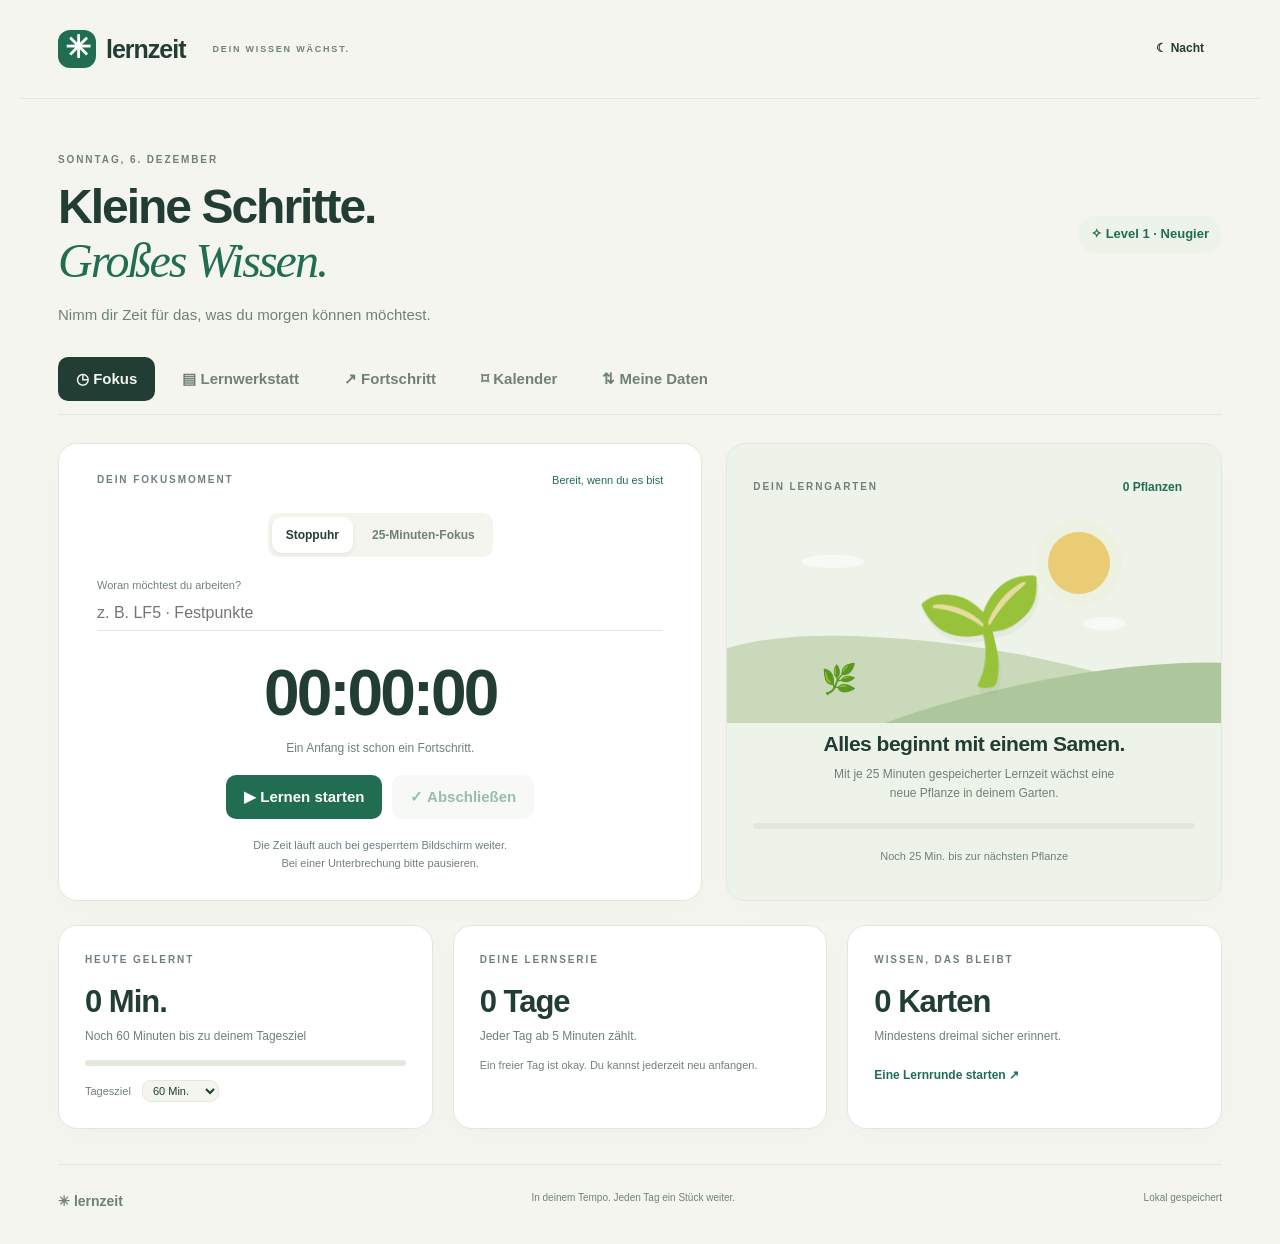
==== index.html @ d366fbba "Add files via upload" ====
<!doctype html>
<html lang="de"><head><meta charset="utf-8"><meta name="viewport" content="width=device-width,initial-scale=1,viewport-fit=cover"><meta name="theme-color" content="#176b50"><meta name="apple-mobile-web-app-capable" content="yes"><meta name="description" content="Dein ruhiger Ort für Fokus, Lernkarten und sichtbaren Fortschritt."><title>Lernzeit · Jeden Tag ein Stück weiter</title><link rel="manifest" href="manifest.webmanifest"><link rel="icon" href="icon.svg"><link rel="apple-touch-icon" href="icon.png"><link rel="stylesheet" href="style.css"><script defer src="workshop-core.js"></script><script defer src="core.js"></script><script defer src="importer.js"></script><script defer src="app.js"></script><script defer src="calendar.js"></script><script defer src="workshop.js"></script></head>
<body><header><a class="brand" href="#fokus"><span class="logo">✳</span> lernzeit<span class="brand-note">DEIN WISSEN WÄCHST.</span></a><button id="theme" class="quiet" aria-label="Dunkelmodus aktivieren">☾ Nacht</button></header>
<main><div class="intro"><div><p class="eyebrow" id="date"></p><h1>Kleine Schritte.<br><em>Großes Wissen.</em></h1><p>Nimm dir Zeit für das, was du morgen können möchtest.</p></div><div class="level-pill">✧ <span id="level">Level 1 · Neugier</span></div></div>
<nav aria-label="Hauptnavigation"><button data-page="fokus" class="selected">◷ Fokus</button><button data-page="lernen">▤ Lernwerkstatt</button><button data-page="fortschritt">↗ Fortschritt</button><button data-page="kalender">⌑ Kalender</button><button data-page="daten">⇅ Meine Daten</button></nav>
<a id="next-exam" class="card next-exam" href="#kalender" hidden></a><section id="fokus" class="page"><div class="focus-grid"><article class="card timer-card"><div class="card-heading"><span class="eyebrow">DEIN FOKUSMOMENT</span><span id="timer-status" class="status">Bereit, wenn du es bist</span></div><div class="segmented"><button id="mode-stopwatch" class="selected">Stoppuhr</button><button id="mode-countdown">25-Minuten-Fokus</button></div><label class="subject-label" for="subject">Woran möchtest du arbeiten?</label><input id="subject" maxlength="100" placeholder="z. B. LF5 · Festpunkte" aria-label="Lernthema"><div class="clock-wrap"><div class="clock" id="clock">00:00:00</div><p id="clock-hint">Ein Anfang ist schon ein Fortschritt.</p></div><div class="timer-actions"><button id="start" class="primary">▶ Lernen starten</button><button id="finish" class="secondary" disabled>✓ Abschließen</button></div><p class="small">Die Zeit läuft auch bei gesperrtem Bildschirm weiter.<br>Bei einer Unterbrechung bitte pausieren.</p></article>
<article class="card garden-card"><div class="card-heading"><span class="eyebrow">DEIN LERNGARTEN</span><span id="garden-count" class="badge">0 Pflanzen</span></div><div class="garden" aria-hidden="true"><div class="sun"></div><div class="cloud cloud-one"></div><div class="cloud cloud-two"></div><div class="hill back"></div><div class="hill front"></div><div class="plant" id="plant">🌱</div><span class="little-plant">🌿</span><div class="garden-line"></div></div><h2 id="garden-title">Alles beginnt mit einem Samen.</h2><p id="garden-text">Mit je 25 Minuten gespeicherter Lernzeit wächst eine neue Pflanze in deinem Garten.</p><div class="progress-track"><div id="plant-progress"></div></div><span class="small" id="next-plant"></span></article></div>
<div class="stats-row"><article class="card"><span class="eyebrow">HEUTE GELERNT</span><strong id="today-time">0 Min.</strong><span id="goal-caption">Dein Tagesziel: 60 Minuten</span><div class="progress-track"><div id="goal-progress"></div></div><label class="small">Tagesziel <select id="goal"><option value="15">15 Min.</option><option value="30">30 Min.</option><option value="60" selected>60 Min.</option><option value="90">90 Min.</option><option value="120">120 Min.</option></select></label></article><article class="card"><span class="eyebrow">DEINE LERNSERIE</span><strong id="streak">0 Tage</strong><span>Jeder Tag ab 5 Minuten zählt.</span><p class="small">Ein freier Tag ist okay. Du kannst jederzeit neu anfangen.</p></article><article class="card"><span class="eyebrow">WISSEN, DAS BLEIBT</span><strong id="mastered">0 Karten</strong><span>Mindestens dreimal sicher erinnert.</span><a href="#lernen" class="text-link">Eine Lernrunde starten ↗</a></article></div></section>
<section id="lernen" class="page" hidden><div class="section-heading"><div><p class="eyebrow">DEINE LERNWERKSTATT</p><h2>Verstehen. Erinnern. Weiterkommen.</h2></div><button class="primary" id="new-deck">+ Lernset erstellen</button></div><div class="card tip">Mit einem Beispiel loslegen oder eigene Lernzettel unter <a href="#daten">Meine Daten</a> importieren. Text wird als Lernzettel gespeichert; Fragen und Antworten kannst du selbst ergänzen.</div><div class="library-upload card"><div><h3>Deine Lernwerkstatt mitbringen</h3><p>LF5-ZIP, content.js, JSON oder Text auswählen. LF5-Werkstätten behalten Lernmodule, Karten, Rechentraining, Probetest und Lernplan.</p></div><label class="file-button primary">↑ Lernmaterial hochladen<input type="file" id="library-import" accept=".zip,.js,.json,.txt,.md"></label></div><div id="workshop-library"></div><section id="workshop-view" hidden></section><h3>Eigene Lernsets & frühere Importe</h3><div id="decks" class="deck-grid"></div><article id="study" class="card" hidden><div class="card-heading"><h2 id="study-title"></h2><button id="close-study" class="quiet">Schließen ✕</button></div><div class="segmented"><button id="cards-mode" class="selected">Karteikarten</button><button id="quiz-mode">Selbsttest</button><button id="notes-mode">Lernzettel</button></div><div id="study-content"></div></article><dialog id="editor"><form id="deck-form"><div class="card-heading"><h2>Lernset erstellen</h2><button type="button" id="cancel-editor" class="quiet">✕</button></div><label>Name<input id="deck-title" required maxlength="120" placeholder="z. B. Meine LF5-Wiederholung"></label><label>Lernzettel<textarea id="deck-notes" rows="5" placeholder="Hier kannst du deinen Lernzettel einfügen."></textarea></label><label>Karteikarten <span class="small">Je Zeile: Frage | Antwort</span><textarea id="deck-cards" rows="6" placeholder="Wie lerne ich aktiv? | Aus dem Gedächtnis antworten, dann prüfen."></textarea></label><p id="editor-error" role="alert"></p><button class="primary" type="submit">Lernset speichern</button></form></dialog></section>
<section id="fortschritt" class="page" hidden><div class="section-heading"><div><p class="eyebrow">JEDER SCHRITT ZÄHLT</p><h2>Das hast du schon geschafft.</h2></div><span class="badge" id="total-time"></span></div><div class="card"><h3>Deine letzten sieben Tage</h3><div id="week" class="week"></div></div><div class="stats-row" id="achievements"></div><article class="card history"><h3>Deine Lernmomente</h3><div id="history"></div></article></section>
<section id="kalender" class="page" hidden><div class="section-heading"><div><p class="eyebrow">GUT VORBEREITET</p><h2>Deine Klausuren im Blick.</h2></div><button id="new-exam" class="primary">+ Klausur eintragen</button></div><div class="card"><div class="calendar-toolbar"><button id="month-prev" class="quiet" aria-label="Vorheriger Monat">←</button><h3 id="calendar-month"></h3><button id="month-next" class="quiet" aria-label="Nächster Monat">→</button><button id="month-today" class="secondary">Heute</button></div><div id="calendar-grid" class="calendar-grid"></div><p class="small">Tippe auf einen Tag, um einen Termin einzutragen. Erinnerungen werden innerhalb der App angezeigt, nicht als Push-Mitteilung.</p></div><div class="section-heading"><h3>Alle Klausuren</h3><button id="undo-exam" class="secondary" hidden>Löschen rückgängig</button></div><div id="exam-list" class="card"></div><dialog id="exam-dialog"><form id="exam-form"><h2>Klausur planen</h2><label>Fach / Klausur<input id="exam-title" required maxlength="120" placeholder="z. B. LF5 · Nivellement"></label><div class="exam-fields"><label>Datum<input id="exam-date" type="date" required min="2000-01-01" max="2100-12-31"></label><label>Uhrzeit (optional)<input id="exam-time" type="time"></label></div><label>Raum / Ort (optional)<input id="exam-place" maxlength="150"></label><label>Themen & Vorbereitung<textarea id="exam-notes" rows="4" maxlength="5000"></textarea></label><p id="exam-error" role="alert"></p><div class="timer-actions"><button type="button" id="exam-cancel" class="secondary">Abbrechen</button><button type="submit" class="primary">Speichern</button><button type="button" id="exam-delete" class="quiet" hidden>Termin löschen</button></div></form></dialog></section><section id="daten" class="page" hidden><div class="section-heading"><div><p class="eyebrow">DEIN WISSEN GEHÖRT DIR</p><h2>Mitnehmen. Sichern. Weiterlernen.</h2></div></div><div class="deck-grid"><article class="card"><span class="feature-icon">↓</span><h3>Fortschritt sichern</h3><p>Speichere Lernzeiten, Karten, Lernzettel und Einstellungen in einer JSON-Datei. Damit kannst du auch auf ein anderes Gerät wechseln.</p><button id="export" class="primary">JSON-Sicherung herunterladen</button><p class="small">Keine automatische Synchronisierung. Sichere regelmäßig deine Daten.</p></article><article class="card"><span class="feature-icon">↑</span><h3>Lernmaterial importieren</h3><p>Lade eine LF5-Lernwerkstatt als ZIP oder content.js, Lernsets als JSON oder Lernzettel als TXT/Markdown hoch. Eine vollständige Sicherung kann hier ebenfalls wiederhergestellt werden.</p><label class="file-button secondary">Datei auswählen<input type="file" id="import" accept=".zip,.js,.json,.txt,.md,application/zip,application/json,text/plain,text/markdown"></label><button id="example" class="quiet">JSON-Vorlage herunterladen</button><p class="small">ZIP bis 10 MB, Lerndateien bis 5 MB. PDF/Foto: Text vorher kopieren oder in TXT umwandeln. Keine automatische KI-Auswertung.</p></article></div><article class="card info-card"><h3>Auf dem iPhone zu Hause</h3><p>Öffne deine GitHub-Pages-Adresse in Safari und wähle „Teilen“ → „Zum Home-Bildschirm“. Nach dem ersten Online-Aufruf ist die App auch offline verfügbar.</p><p>Die Daten werden nur in diesem Browser gespeichert. Wenn du Website-Daten löschst, gehen sie ohne JSON-Sicherung verloren.</p><a href="https://lf5-lernwerkstatt.cuddlycod4.chatgpt.site" target="_blank" rel="noopener" class="text-link">Zur bisherigen LF5-Lernwerkstatt ↗</a></article></section>
<footer><span>✳ lernzeit</span><span>In deinem Tempo. Jeden Tag ein Stück weiter.</span><span id="offline-state">Lokal gespeichert</span></footer></main><div id="toast" role="status" aria-live="polite"></div><dialog id="restore-dialog"><h2>Sicherung wiederherstellen?</h2><p>Die vorhandenen Daten in diesem Browser werden ersetzt. Lade vorher eine Sicherung herunter, wenn du sie behalten möchtest.</p><div class="timer-actions"><button id="cancel-restore" class="secondary">Abbrechen</button><button id="confirm-restore" class="primary">Daten ersetzen</button></div></dialog></body></html>
---- style.css ----
:root{color-scheme:light;--bg:#f5f5ef;--card:#fff;--ink:#213d34;--muted:#708179;--line:#e3e8df;--green:#216d51;--soft:#edf3e9;--shadow:0 8px 32px #243e3305}*{box-sizing:border-box}body{margin:0;background:var(--bg);color:var(--ink);font:15px/1.6 -apple-system,BlinkMacSystemFont,"Segoe UI",sans-serif}body.dark{color-scheme:dark;--bg:#14221e;--card:#1d3029;--ink:#e8eee4;--muted:#adbbb0;--line:#34483e;--green:#95d1ad;--soft:#293e31;--shadow:none}button,input,textarea,select{font:inherit}button,a,label.file-button{-webkit-tap-highlight-color:transparent}button{cursor:pointer;border:0}button:disabled{opacity:.45;cursor:default}button:focus-visible,a:focus-visible,input:focus-visible,textarea:focus-visible,select:focus-visible{outline:3px solid #d9983f;outline-offset:4px}button,.file-button{min-height:44px;border-radius:10px;padding:10px 18px;font-weight:600;transition:background .2s,transform .2s}button:active:not(:disabled){transform:translateY(1px)}a{color:var(--green)}header{max-width:1240px;margin:auto;padding:27px 38px;display:flex;align-items:center;justify-content:space-between;border-bottom:1px solid var(--line)}.brand{text-decoration:none;font-size:25px;font-weight:750;letter-spacing:-1px;display:flex;align-items:center;gap:10px;color:var(--ink)}.logo{background:var(--green);color:var(--card);width:38px;height:38px;border-radius:12px;text-align:center;font-size:31px;line-height:36px}.brand-note{font-size:9px;letter-spacing:1.8px;margin-left:17px;color:var(--muted)}main{max-width:1240px;padding:0 38px;margin:auto}.intro{padding:43px 0 30px;display:flex;justify-content:space-between;align-items:center}.eyebrow{font-size:10px;letter-spacing:1.9px;font-weight:750;color:var(--muted)}h1{font-size:48px;line-height:1.12;letter-spacing:-2px;margin:12px 0 15px;font-weight:650}h1 em{font-family:Georgia,serif;font-weight:400;color:var(--green)}p{color:var(--muted)}.intro p{margin-bottom:0}.level-pill,.badge{padding:8px 13px;background:var(--soft);border-radius:30px;color:var(--green);font-size:12px;font-weight:600}.level-pill{font-size:13px}nav{display:flex;gap:9px;border-bottom:1px solid var(--line);margin-bottom:28px;padding-bottom:13px}nav button{color:var(--muted);background:transparent}nav .selected{background:var(--ink);color:var(--bg)}.focus-grid{display:grid;grid-template-columns:1.3fr 1fr;gap:24px}.card{background:var(--card);border:1px solid var(--line);border-radius:19px;padding:26px;box-shadow:var(--shadow)}.card-heading{display:flex;align-items:center;justify-content:space-between;gap:10px}.status{font-size:11px;color:var(--green)}.status.running:before{content:'● ';color:#57a479}.segmented{display:flex;gap:5px;padding:4px;background:var(--bg);border-radius:10px;width:fit-content;margin:24px auto 20px}.segmented button{font-size:12px;min-height:36px;padding:7px 14px;background:transparent;color:var(--muted)}.segmented .selected{background:var(--card);box-shadow:0 2px 5px #0001;color:var(--ink)}.subject-label{font-size:11px;color:var(--muted);display:block}input,textarea,select{border:1px solid var(--line);background:var(--bg);color:var(--ink);border-radius:9px;padding:10px;max-width:100%}input,textarea{width:100%;font-size:16px}#subject{background:transparent;border:0;border-bottom:1px solid var(--line);border-radius:0;padding:5px 0}.clock-wrap{text-align:center;padding:18px 0 17px}.clock{font-size:64px;letter-spacing:-3px;line-height:1.4;font-weight:550;font-variant-numeric:tabular-nums}.clock-wrap p{font-size:12px;margin:0}.timer-actions{display:flex;gap:10px;justify-content:center}.primary{background:var(--green);color:var(--card)}.secondary{background:var(--soft);color:var(--green)}.quiet{background:transparent;color:var(--ink);font-size:12px}.small{font-size:11px;color:var(--muted)}.timer-card>p{text-align:center;margin:18px 0 0}.garden-card{background:var(--soft);text-align:center;overflow:hidden}.garden-card h2{font-size:21px;letter-spacing:-.5px;margin:3px 0 8px}.garden-card p{font-size:12px;max-width:290px;margin:0 auto 20px}.garden{position:relative;height:218px;overflow:hidden;margin:0 -26px 7px}.sun{position:absolute;width:62px;height:62px;border-radius:50%;background:#e9cc73;top:27px;left:65%;box-shadow:0 0 0 12px #e9cc7310}.hill{position:absolute;width:115%;height:140px;border-radius:50% 50% 0 0;bottom:-65px;background:#cad9b9;left:-35px;transform:rotate(9deg)}.hill.front{background:#adc69b;bottom:-100px;left:25px;transform:rotate(-12deg)}.plant{position:absolute;bottom:24px;left:38%;font-size:105px;line-height:1.3;filter:drop-shadow(2px 6px 0 #60774410)}.little-plant{position:absolute;bottom:20px;left:19%;font-size:29px}.cloud{position:absolute;background:#ffffff90;border-radius:50%;width:63px;height:13px;left:15%;top:50px}.cloud-two{left:72%;top:112px;width:43px}.progress-track{height:6px;border-radius:10px;background:var(--line);overflow:hidden;margin:14px 0}.progress-track>div{height:100%;background:var(--green);border-radius:10px;transition:width .4s}.stats-row{display:grid;grid-template-columns:repeat(3,1fr);gap:20px;margin:24px 0}.stats-row .card{display:flex;flex-direction:column;align-items:flex-start}.stats-row strong{font-size:31px;margin:9px 0 0;letter-spacing:-1px}.stats-row span:not(.eyebrow){font-size:12px;color:var(--muted)}.stats-row .progress-track{width:100%}.stats-row select{padding:3px 6px;font-size:11px;margin-left:8px}.text-link{font-size:12px;text-decoration:none;font-weight:600;margin-top:20px;display:inline-block}footer{display:flex;justify-content:space-between;font-size:10px;color:var(--muted);padding:25px 0 32px;border-top:1px solid var(--line);margin-top:35px}footer>span:first-child{font-weight:700;font-size:14px}.section-heading{display:flex;justify-content:space-between;align-items:center;gap:20px;margin:25px 0}h2{font-size:25px;line-height:1.3;letter-spacing:-.7px}h3{font-size:18px;margin:7px 0 12px}.section-heading h2{margin:8px 0}.tip{font-size:13px;margin-bottom:20px;background:var(--soft)}.deck-grid{display:grid;grid-template-columns:repeat(2,1fr);gap:20px}.deck-card p{font-size:13px}.deck-card .timer-actions{justify-content:flex-start}.feature-icon{font-size:26px;color:var(--green)}.file-button{display:inline-block;cursor:pointer}.file-button input{position:absolute;width:1px;height:1px;opacity:0}.file-button:focus-within{outline:3px solid #d9983f}.info-card{margin-top:24px}.week{display:grid;grid-template-columns:repeat(7,1fr);gap:12px;height:200px;align-items:end}.day{text-align:center;font-size:11px;display:flex;flex-direction:column;align-items:center;justify-content:flex-end;height:100%;color:var(--muted)}.bar{width:75%;max-width:70px;background:#acc7ad;border-radius:7px 7px 0 0;margin:8px 0;min-height:4px}.day:last-child .bar{background:var(--green)}.history-row{display:flex;justify-content:space-between;border-top:1px solid var(--line);padding:14px 0;gap:15px;font-size:13px}.history-row small{display:block;color:var(--muted)}dialog{background:var(--card);color:var(--ink);border:1px solid var(--line);border-radius:20px;padding:28px;width:min(600px,92vw);max-height:85dvh}dialog::backdrop{background:#10271da8;backdrop-filter:blur(4px)}dialog label{display:block;margin:16px 0}dialog textarea{display:block;margin-top:6px}#editor-error{color:#bb533e}#study{margin-top:24px;scroll-margin-top:20px}.flashcard{text-align:center;max-width:650px;margin:25px auto}.question{font-size:24px;color:var(--ink);min-height:80px}.answer{white-space:pre-wrap;background:var(--soft);border-radius:12px;padding:24px;font-size:18px;color:var(--ink);margin:20px 0}.notes{white-space:pre-wrap;line-height:1.9;overflow-wrap:anywhere}.quiz-input{margin:15px 0}.study-meta{font-size:12px;color:var(--muted)}#toast{position:fixed;bottom:max(24px,env(safe-area-inset-bottom));left:50%;transform:translateX(-50%);background:var(--ink);color:var(--bg);padding:13px 24px;border-radius:12px;box-shadow:0 8px 40px #0002;z-index:10;max-width:90vw;width:max-content;display:none}#toast.show{display:block}[hidden]{display:none!important}.dark .garden{filter:brightness(.8)}.deck-title{overflow-wrap:anywhere}.empty{padding:18px 0;color:var(--muted);font-size:13px}@media(min-width:1200px){.timer-card{padding:28px 38px}}@media(max-width:750px){header{padding:18px 20px}.brand-note{display:none}main{padding:0 20px}.intro{padding:28px 0 22px;align-items:flex-start}h1{font-size:38px}.intro>div>p:last-child{font-size:12px;max-width:250px}.level-pill{font-size:10px;padding:7px 9px;max-width:110px;margin-top:10px}nav{gap:2px;justify-content:space-between}nav button{padding:8px 9px;font-size:11px}.focus-grid,.deck-grid{grid-template-columns:1fr}.card{padding:22px}.clock{font-size:57px}.garden{height:180px}.stats-row{grid-template-columns:1fr;gap:13px}.stats-row .card{position:relative}.stats-row strong{font-size:30px}.section-heading{align-items:flex-start;flex-direction:column}.section-heading h2{font-size:25px}footer{gap:12px;flex-wrap:wrap}footer span:nth-child(2){display:none}.week{gap:5px}.question{font-size:21px}.timer-actions{flex-wrap:wrap}.status{font-size:10px}}@media(prefers-reduced-motion:reduce){*{transition:none!important}}
[data-page="kalender"]{white-space:nowrap}.next-exam{display:block;text-decoration:none;margin-bottom:22px;padding:15px 22px;background:var(--soft);font-weight:600}.library-upload{display:flex;align-items:center;justify-content:space-between;gap:20px;margin:20px 0}.library-upload p{margin:0;font-size:12px}.calendar-toolbar{display:flex;align-items:center;gap:10px;margin-bottom:20px}.calendar-toolbar h3{flex:1;text-align:center;margin:0}.calendar-grid{display:grid;grid-template-columns:repeat(7,minmax(0,1fr));gap:7px}.weekday{text-align:center;font-size:12px;color:var(--muted);padding-bottom:10px}.calendar-day{background:var(--bg);color:var(--ink);padding:9px;min-height:95px;text-align:left;display:flex;flex-direction:column;gap:5px;border:1px solid transparent;font-size:13px}.calendar-day.today{border-color:var(--green)}.calendar-day.has-exam{background:var(--soft)}.calendar-event{font-size:10px;line-height:1.35;color:var(--green);overflow-wrap:anywhere}.calendar-event.done{opacity:.6;text-decoration:line-through}.exam-item{display:flex;gap:15px;justify-content:space-between;border-bottom:1px solid var(--line);padding:20px 0}.exam-item:first-child{padding-top:0}.exam-item:last-child{border:0}.exam-item p{margin:5px 0;font-size:13px}.exam-item h3{margin:12px 0 5px}.exam-actions{display:flex;flex-direction:column;gap:5px;justify-content:center;flex-shrink:0}.exam-fields{display:grid;grid-template-columns:1fr 1fr;gap:15px}#exam-error{color:#bb533e}@media(max-width:750px){nav{flex-wrap:wrap;justify-content:flex-start}nav button{flex:1;padding:8px 6px}.library-upload{align-items:stretch;flex-direction:column}.calendar-grid{gap:3px}.calendar-day{padding:5px;min-height:65px;font-size:12px}.calendar-event{font-size:9px}.calendar-toolbar{gap:2px}.calendar-toolbar button{padding:7px 10px}.calendar-toolbar h3{font-size:17px}.exam-item{flex-direction:column}.exam-actions{flex-direction:row;justify-content:flex-start}.exam-fields{grid-template-columns:1fr}.next-exam{font-size:12px}}
.workshop-shell{display:grid;grid-template-columns:205px minmax(0,1fr);gap:25px}.workshop-nav{display:flex;flex-direction:column;gap:9px;align-self:start;position:sticky;top:15px}.workshop-nav button{text-align:left;font-size:13px}.w-top{margin:24px 0}.w-top h2{margin:5px 0}.workshop-content{min-width:0}.workshop-content h2{margin-top:0}.workshop-content .deck-grid{gap:14px}.workshop-content .card{padding:22px}.workshop-content .stats-row{gap:10px}.workshop-content .stats-row strong{font-size:25px}.workshop-content .timer-actions{justify-content:flex-start;margin-top:20px}.workshop-lesson section{margin-bottom:25px}.workshop-lesson p{color:var(--ink)}.workshop-content details{border-top:1px solid var(--line);padding:15px 0}.workshop-content summary{cursor:pointer}.w-question{margin-top:22px}.w-question form,#w-test-form{display:flex;gap:14px;align-items:end;flex-wrap:wrap;margin:20px 0}.w-question label,#w-test-form label{flex:1;min-width:180px}.w-options{display:grid;gap:12px}.w-options button{text-align:left}.w-result{padding:12px;border-radius:10px;background:var(--soft);color:var(--green);font-weight:650}.w-result.bad{color:#a9452e;background:#ffebdf}.dark .w-result.bad{background:#482e25;color:#ffb694}.w-plan-day{display:grid;grid-template-columns:95px 1fr 25px;gap:12px;padding:12px 0;border-bottom:1px solid var(--line);align-items:center}.w-plan-day.today{background:var(--soft)}.w-plan-day time{font-size:12px}.w-plan-day input{width:22px;height:22px}.w-plan-day button{text-align:left;padding-left:0}.w-plan-day p{margin:0}#w-plan-form label{display:block;margin-bottom:15px}#w-plan-calendar{display:block;width:100%}#workshop-view{scroll-margin-top:15px;padding-bottom:30px;margin-bottom:30px;border-bottom:1px solid var(--line)}@media(max-width:850px){.workshop-shell{grid-template-columns:1fr}.workshop-nav{position:static;display:grid;grid-template-columns:repeat(3,minmax(0,1fr));gap:5px}.workshop-nav button{font-size:11px;text-align:center;padding:9px 5px}.workshop-nav p{grid-column:span 2;margin:0}.workshop-content .deck-grid{grid-template-columns:1fr}.workshop-content .stats-row{grid-template-columns:repeat(3,minmax(0,1fr))}.workshop-content .stats-row .card{padding:12px}.workshop-content .stats-row strong{font-size:21px}.w-plan-day{grid-template-columns:72px 1fr 23px;gap:5px}.w-plan-day time{font-size:10px}.w-top{align-items:flex-start}.w-top h2{font-size:21px;overflow-wrap:anywhere}}
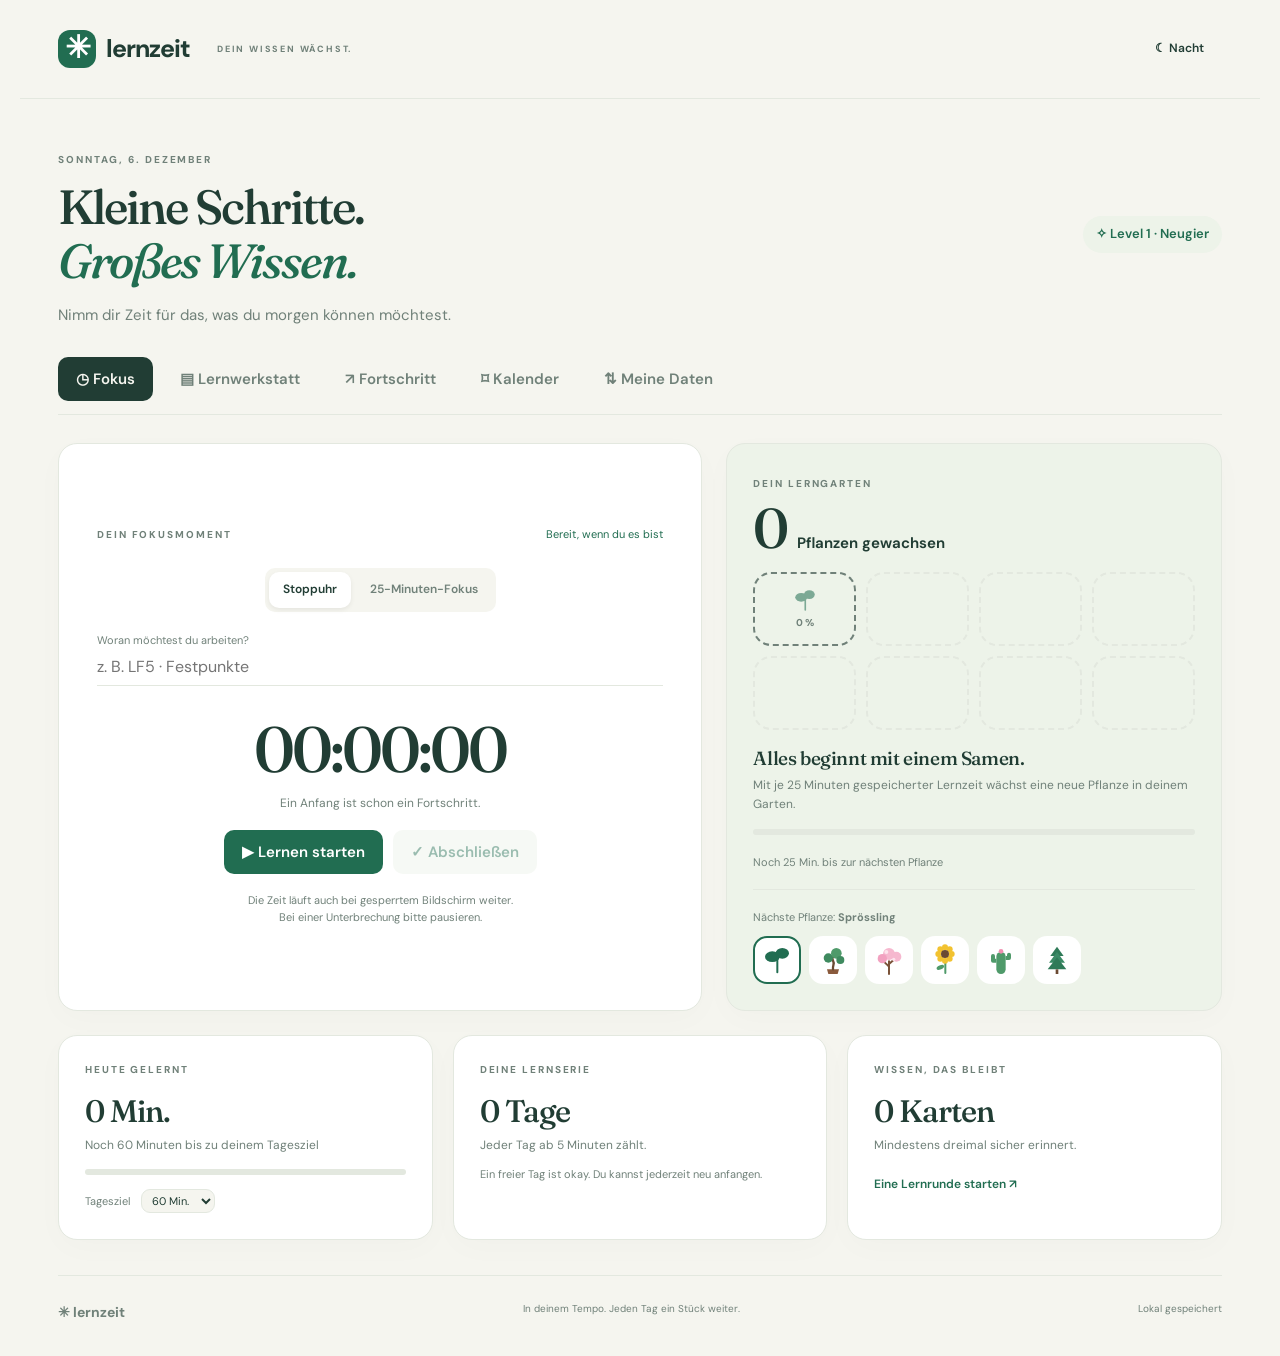
==== commit 5b2097bd: "Add files via upload" ====
--- a/index.html
+++ b/index.html
@@ -1,10 +1,10 @@
 <!doctype html>
-<html lang="de"><head><meta charset="utf-8"><meta name="viewport" content="width=device-width,initial-scale=1,viewport-fit=cover"><meta name="theme-color" content="#176b50"><meta name="apple-mobile-web-app-capable" content="yes"><meta name="description" content="Dein ruhiger Ort für Fokus, Lernkarten und sichtbaren Fortschritt."><title>Lernzeit · Jeden Tag ein Stück weiter</title><link rel="manifest" href="manifest.webmanifest"><link rel="icon" href="icon.svg"><link rel="apple-touch-icon" href="icon.png"><link rel="stylesheet" href="style.css"><script defer src="workshop-core.js"></script><script defer src="core.js"></script><script defer src="importer.js"></script><script defer src="app.js"></script><script defer src="calendar.js"></script><script defer src="workshop.js"></script></head>
+<html lang="de"><head><meta charset="utf-8"><meta name="viewport" content="width=device-width,initial-scale=1,viewport-fit=cover"><meta name="theme-color" content="#176b50"><meta name="apple-mobile-web-app-capable" content="yes"><meta name="description" content="Dein ruhiger Ort für Fokus, Lernkarten und sichtbaren Fortschritt."><title>Lernzeit · Jeden Tag ein Stück weiter</title><link rel="manifest" href="manifest.webmanifest"><link rel="icon" href="icon.svg"><link rel="apple-touch-icon" href="icon.png"><link rel="preconnect" href="https://fonts.googleapis.com"><link rel="preconnect" href="https://fonts.gstatic.com" crossorigin><link rel="stylesheet" href="https://fonts.googleapis.com/css2?family=DM+Sans:wght@400;500;600;700&family=Fraunces:ital,wght@0,500;1,500&display=swap"><link rel="stylesheet" href="style.css"><script defer src="workshop-core.js"></script><script defer src="core.js"></script><script defer src="importer.js"></script><script defer src="app.js"></script><script defer src="calendar.js"></script><script defer src="workshop.js"></script></head>
 <body><header><a class="brand" href="#fokus"><span class="logo">✳</span> lernzeit<span class="brand-note">DEIN WISSEN WÄCHST.</span></a><button id="theme" class="quiet" aria-label="Dunkelmodus aktivieren">☾ Nacht</button></header>
 <main><div class="intro"><div><p class="eyebrow" id="date"></p><h1>Kleine Schritte.<br><em>Großes Wissen.</em></h1><p>Nimm dir Zeit für das, was du morgen können möchtest.</p></div><div class="level-pill">✧ <span id="level">Level 1 · Neugier</span></div></div>
 <nav aria-label="Hauptnavigation"><button data-page="fokus" class="selected">◷ Fokus</button><button data-page="lernen">▤ Lernwerkstatt</button><button data-page="fortschritt">↗ Fortschritt</button><button data-page="kalender">⌑ Kalender</button><button data-page="daten">⇅ Meine Daten</button></nav>
 <a id="next-exam" class="card next-exam" href="#kalender" hidden></a><section id="fokus" class="page"><div class="focus-grid"><article class="card timer-card"><div class="card-heading"><span class="eyebrow">DEIN FOKUSMOMENT</span><span id="timer-status" class="status">Bereit, wenn du es bist</span></div><div class="segmented"><button id="mode-stopwatch" class="selected">Stoppuhr</button><button id="mode-countdown">25-Minuten-Fokus</button></div><label class="subject-label" for="subject">Woran möchtest du arbeiten?</label><input id="subject" maxlength="100" placeholder="z. B. LF5 · Festpunkte" aria-label="Lernthema"><div class="clock-wrap"><div class="clock" id="clock">00:00:00</div><p id="clock-hint">Ein Anfang ist schon ein Fortschritt.</p></div><div class="timer-actions"><button id="start" class="primary">▶ Lernen starten</button><button id="finish" class="secondary" disabled>✓ Abschließen</button></div><p class="small">Die Zeit läuft auch bei gesperrtem Bildschirm weiter.<br>Bei einer Unterbrechung bitte pausieren.</p></article>
-<article class="card garden-card"><div class="card-heading"><span class="eyebrow">DEIN LERNGARTEN</span><span id="garden-count" class="badge">0 Pflanzen</span></div><div class="garden" aria-hidden="true"><div class="sun"></div><div class="cloud cloud-one"></div><div class="cloud cloud-two"></div><div class="hill back"></div><div class="hill front"></div><div class="plant" id="plant">🌱</div><span class="little-plant">🌿</span><div class="garden-line"></div></div><h2 id="garden-title">Alles beginnt mit einem Samen.</h2><p id="garden-text">Mit je 25 Minuten gespeicherter Lernzeit wächst eine neue Pflanze in deinem Garten.</p><div class="progress-track"><div id="plant-progress"></div></div><span class="small" id="next-plant"></span></article></div>
+<article class="card garden-card"><span class="eyebrow">DEIN LERNGARTEN</span><div class="garden-big"><b id="garden-number">0</b><span id="garden-unit">Pflanzen gewachsen</span></div><div id="garden-grid" class="garden-grid"></div><h2 id="garden-title">Alles beginnt mit einem Samen.</h2><p id="garden-text">Mit je 25 Minuten gespeicherter Lernzeit wächst eine neue Pflanze in deinem Garten.</p><div class="progress-track"><div id="plant-progress"></div></div><span class="small" id="next-plant"></span><div class="plant-choice"><span class="small" id="plant-label">Nächste Pflanze: <b id="plant-name"></b></span><div id="plant-picker" class="plant-picker" role="group" aria-labelledby="plant-label"></div></div></article></div>
 <div class="stats-row"><article class="card"><span class="eyebrow">HEUTE GELERNT</span><strong id="today-time">0 Min.</strong><span id="goal-caption">Dein Tagesziel: 60 Minuten</span><div class="progress-track"><div id="goal-progress"></div></div><label class="small">Tagesziel <select id="goal"><option value="15">15 Min.</option><option value="30">30 Min.</option><option value="60" selected>60 Min.</option><option value="90">90 Min.</option><option value="120">120 Min.</option></select></label></article><article class="card"><span class="eyebrow">DEINE LERNSERIE</span><strong id="streak">0 Tage</strong><span>Jeder Tag ab 5 Minuten zählt.</span><p class="small">Ein freier Tag ist okay. Du kannst jederzeit neu anfangen.</p></article><article class="card"><span class="eyebrow">WISSEN, DAS BLEIBT</span><strong id="mastered">0 Karten</strong><span>Mindestens dreimal sicher erinnert.</span><a href="#lernen" class="text-link">Eine Lernrunde starten ↗</a></article></div></section>
 <section id="lernen" class="page" hidden><div class="section-heading"><div><p class="eyebrow">DEINE LERNWERKSTATT</p><h2>Verstehen. Erinnern. Weiterkommen.</h2></div><button class="primary" id="new-deck">+ Lernset erstellen</button></div><div class="card tip">Mit einem Beispiel loslegen oder eigene Lernzettel unter <a href="#daten">Meine Daten</a> importieren. Text wird als Lernzettel gespeichert; Fragen und Antworten kannst du selbst ergänzen.</div><div class="library-upload card"><div><h3>Deine Lernwerkstatt mitbringen</h3><p>LF5-ZIP, content.js, JSON oder Text auswählen. LF5-Werkstätten behalten Lernmodule, Karten, Rechentraining, Probetest und Lernplan.</p></div><label class="file-button primary">↑ Lernmaterial hochladen<input type="file" id="library-import" accept=".zip,.js,.json,.txt,.md"></label></div><div id="workshop-library"></div><section id="workshop-view" hidden></section><h3>Eigene Lernsets & frühere Importe</h3><div id="decks" class="deck-grid"></div><article id="study" class="card" hidden><div class="card-heading"><h2 id="study-title"></h2><button id="close-study" class="quiet">Schließen ✕</button></div><div class="segmented"><button id="cards-mode" class="selected">Karteikarten</button><button id="quiz-mode">Selbsttest</button><button id="notes-mode">Lernzettel</button></div><div id="study-content"></div></article><dialog id="editor"><form id="deck-form"><div class="card-heading"><h2>Lernset erstellen</h2><button type="button" id="cancel-editor" class="quiet">✕</button></div><label>Name<input id="deck-title" required maxlength="120" placeholder="z. B. Meine LF5-Wiederholung"></label><label>Lernzettel<textarea id="deck-notes" rows="5" placeholder="Hier kannst du deinen Lernzettel einfügen."></textarea></label><label>Karteikarten <span class="small">Je Zeile: Frage | Antwort</span><textarea id="deck-cards" rows="6" placeholder="Wie lerne ich aktiv? | Aus dem Gedächtnis antworten, dann prüfen."></textarea></label><p id="editor-error" role="alert"></p><button class="primary" type="submit">Lernset speichern</button></form></dialog></section>
 <section id="fortschritt" class="page" hidden><div class="section-heading"><div><p class="eyebrow">JEDER SCHRITT ZÄHLT</p><h2>Das hast du schon geschafft.</h2></div><span class="badge" id="total-time"></span></div><div class="card"><h3>Deine letzten sieben Tage</h3><div id="week" class="week"></div></div><div class="stats-row" id="achievements"></div><article class="card history"><h3>Deine Lernmomente</h3><div id="history"></div></article></section>
--- a/style.css
+++ b/style.css
@@ -1,3 +1,6 @@
 :root{color-scheme:light;--bg:#f5f5ef;--card:#fff;--ink:#213d34;--muted:#708179;--line:#e3e8df;--green:#216d51;--soft:#edf3e9;--shadow:0 8px 32px #243e3305}*{box-sizing:border-box}body{margin:0;background:var(--bg);color:var(--ink);font:15px/1.6 -apple-system,BlinkMacSystemFont,"Segoe UI",sans-serif}body.dark{color-scheme:dark;--bg:#14221e;--card:#1d3029;--ink:#e8eee4;--muted:#adbbb0;--line:#34483e;--green:#95d1ad;--soft:#293e31;--shadow:none}button,input,textarea,select{font:inherit}button,a,label.file-button{-webkit-tap-highlight-color:transparent}button{cursor:pointer;border:0}button:disabled{opacity:.45;cursor:default}button:focus-visible,a:focus-visible,input:focus-visible,textarea:focus-visible,select:focus-visible{outline:3px solid #d9983f;outline-offset:4px}button,.file-button{min-height:44px;border-radius:10px;padding:10px 18px;font-weight:600;transition:background .2s,transform .2s}button:active:not(:disabled){transform:translateY(1px)}a{color:var(--green)}header{max-width:1240px;margin:auto;padding:27px 38px;display:flex;align-items:center;justify-content:space-between;border-bottom:1px solid var(--line)}.brand{text-decoration:none;font-size:25px;font-weight:750;letter-spacing:-1px;display:flex;align-items:center;gap:10px;color:var(--ink)}.logo{background:var(--green);color:var(--card);width:38px;height:38px;border-radius:12px;text-align:center;font-size:31px;line-height:36px}.brand-note{font-size:9px;letter-spacing:1.8px;margin-left:17px;color:var(--muted)}main{max-width:1240px;padding:0 38px;margin:auto}.intro{padding:43px 0 30px;display:flex;justify-content:space-between;align-items:center}.eyebrow{font-size:10px;letter-spacing:1.9px;font-weight:750;color:var(--muted)}h1{font-size:48px;line-height:1.12;letter-spacing:-2px;margin:12px 0 15px;font-weight:650}h1 em{font-family:Georgia,serif;font-weight:400;color:var(--green)}p{color:var(--muted)}.intro p{margin-bottom:0}.level-pill,.badge{padding:8px 13px;background:var(--soft);border-radius:30px;color:var(--green);font-size:12px;font-weight:600}.level-pill{font-size:13px}nav{display:flex;gap:9px;border-bottom:1px solid var(--line);margin-bottom:28px;padding-bottom:13px}nav button{color:var(--muted);background:transparent}nav .selected{background:var(--ink);color:var(--bg)}.focus-grid{display:grid;grid-template-columns:1.3fr 1fr;gap:24px}.card{background:var(--card);border:1px solid var(--line);border-radius:19px;padding:26px;box-shadow:var(--shadow)}.card-heading{display:flex;align-items:center;justify-content:space-between;gap:10px}.status{font-size:11px;color:var(--green)}.status.running:before{content:'● ';color:#57a479}.segmented{display:flex;gap:5px;padding:4px;background:var(--bg);border-radius:10px;width:fit-content;margin:24px auto 20px}.segmented button{font-size:12px;min-height:36px;padding:7px 14px;background:transparent;color:var(--muted)}.segmented .selected{background:var(--card);box-shadow:0 2px 5px #0001;color:var(--ink)}.subject-label{font-size:11px;color:var(--muted);display:block}input,textarea,select{border:1px solid var(--line);background:var(--bg);color:var(--ink);border-radius:9px;padding:10px;max-width:100%}input,textarea{width:100%;font-size:16px}#subject{background:transparent;border:0;border-bottom:1px solid var(--line);border-radius:0;padding:5px 0}.clock-wrap{text-align:center;padding:18px 0 17px}.clock{font-size:64px;letter-spacing:-3px;line-height:1.4;font-weight:550;font-variant-numeric:tabular-nums}.clock-wrap p{font-size:12px;margin:0}.timer-actions{display:flex;gap:10px;justify-content:center}.primary{background:var(--green);color:var(--card)}.secondary{background:var(--soft);color:var(--green)}.quiet{background:transparent;color:var(--ink);font-size:12px}.small{font-size:11px;color:var(--muted)}.timer-card>p{text-align:center;margin:18px 0 0}.garden-card{background:var(--soft);text-align:center;overflow:hidden}.garden-card h2{font-size:21px;letter-spacing:-.5px;margin:3px 0 8px}.garden-card p{font-size:12px;max-width:290px;margin:0 auto 20px}.garden{position:relative;height:218px;overflow:hidden;margin:0 -26px 7px}.sun{position:absolute;width:62px;height:62px;border-radius:50%;background:#e9cc73;top:27px;left:65%;box-shadow:0 0 0 12px #e9cc7310}.hill{position:absolute;width:115%;height:140px;border-radius:50% 50% 0 0;bottom:-65px;background:#cad9b9;left:-35px;transform:rotate(9deg)}.hill.front{background:#adc69b;bottom:-100px;left:25px;transform:rotate(-12deg)}.plant{position:absolute;bottom:24px;left:38%;font-size:105px;line-height:1.3;filter:drop-shadow(2px 6px 0 #60774410)}.little-plant{position:absolute;bottom:20px;left:19%;font-size:29px}.cloud{position:absolute;background:#ffffff90;border-radius:50%;width:63px;height:13px;left:15%;top:50px}.cloud-two{left:72%;top:112px;width:43px}.progress-track{height:6px;border-radius:10px;background:var(--line);overflow:hidden;margin:14px 0}.progress-track>div{height:100%;background:var(--green);border-radius:10px;transition:width .4s}.stats-row{display:grid;grid-template-columns:repeat(3,1fr);gap:20px;margin:24px 0}.stats-row .card{display:flex;flex-direction:column;align-items:flex-start}.stats-row strong{font-size:31px;margin:9px 0 0;letter-spacing:-1px}.stats-row span:not(.eyebrow){font-size:12px;color:var(--muted)}.stats-row .progress-track{width:100%}.stats-row select{padding:3px 6px;font-size:11px;margin-left:8px}.text-link{font-size:12px;text-decoration:none;font-weight:600;margin-top:20px;display:inline-block}footer{display:flex;justify-content:space-between;font-size:10px;color:var(--muted);padding:25px 0 32px;border-top:1px solid var(--line);margin-top:35px}footer>span:first-child{font-weight:700;font-size:14px}.section-heading{display:flex;justify-content:space-between;align-items:center;gap:20px;margin:25px 0}h2{font-size:25px;line-height:1.3;letter-spacing:-.7px}h3{font-size:18px;margin:7px 0 12px}.section-heading h2{margin:8px 0}.tip{font-size:13px;margin-bottom:20px;background:var(--soft)}.deck-grid{display:grid;grid-template-columns:repeat(2,1fr);gap:20px}.deck-card p{font-size:13px}.deck-card .timer-actions{justify-content:flex-start}.feature-icon{font-size:26px;color:var(--green)}.file-button{display:inline-block;cursor:pointer}.file-button input{position:absolute;width:1px;height:1px;opacity:0}.file-button:focus-within{outline:3px solid #d9983f}.info-card{margin-top:24px}.week{display:grid;grid-template-columns:repeat(7,1fr);gap:12px;height:200px;align-items:end}.day{text-align:center;font-size:11px;display:flex;flex-direction:column;align-items:center;justify-content:flex-end;height:100%;color:var(--muted)}.bar{width:75%;max-width:70px;background:#acc7ad;border-radius:7px 7px 0 0;margin:8px 0;min-height:4px}.day:last-child .bar{background:var(--green)}.history-row{display:flex;justify-content:space-between;border-top:1px solid var(--line);padding:14px 0;gap:15px;font-size:13px}.history-row small{display:block;color:var(--muted)}dialog{background:var(--card);color:var(--ink);border:1px solid var(--line);border-radius:20px;padding:28px;width:min(600px,92vw);max-height:85dvh}dialog::backdrop{background:#10271da8;backdrop-filter:blur(4px)}dialog label{display:block;margin:16px 0}dialog textarea{display:block;margin-top:6px}#editor-error{color:#bb533e}#study{margin-top:24px;scroll-margin-top:20px}.flashcard{text-align:center;max-width:650px;margin:25px auto}.question{font-size:24px;color:var(--ink);min-height:80px}.answer{white-space:pre-wrap;background:var(--soft);border-radius:12px;padding:24px;font-size:18px;color:var(--ink);margin:20px 0}.notes{white-space:pre-wrap;line-height:1.9;overflow-wrap:anywhere}.quiz-input{margin:15px 0}.study-meta{font-size:12px;color:var(--muted)}#toast{position:fixed;bottom:max(24px,env(safe-area-inset-bottom));left:50%;transform:translateX(-50%);background:var(--ink);color:var(--bg);padding:13px 24px;border-radius:12px;box-shadow:0 8px 40px #0002;z-index:10;max-width:90vw;width:max-content;display:none}#toast.show{display:block}[hidden]{display:none!important}.dark .garden{filter:brightness(.8)}.deck-title{overflow-wrap:anywhere}.empty{padding:18px 0;color:var(--muted);font-size:13px}@media(min-width:1200px){.timer-card{padding:28px 38px}}@media(max-width:750px){header{padding:18px 20px}.brand-note{display:none}main{padding:0 20px}.intro{padding:28px 0 22px;align-items:flex-start}h1{font-size:38px}.intro>div>p:last-child{font-size:12px;max-width:250px}.level-pill{font-size:10px;padding:7px 9px;max-width:110px;margin-top:10px}nav{gap:2px;justify-content:space-between}nav button{padding:8px 9px;font-size:11px}.focus-grid,.deck-grid{grid-template-columns:1fr}.card{padding:22px}.clock{font-size:57px}.garden{height:180px}.stats-row{grid-template-columns:1fr;gap:13px}.stats-row .card{position:relative}.stats-row strong{font-size:30px}.section-heading{align-items:flex-start;flex-direction:column}.section-heading h2{font-size:25px}footer{gap:12px;flex-wrap:wrap}footer span:nth-child(2){display:none}.week{gap:5px}.question{font-size:21px}.timer-actions{flex-wrap:wrap}.status{font-size:10px}}@media(prefers-reduced-motion:reduce){*{transition:none!important}}
 [data-page="kalender"]{white-space:nowrap}.next-exam{display:block;text-decoration:none;margin-bottom:22px;padding:15px 22px;background:var(--soft);font-weight:600}.library-upload{display:flex;align-items:center;justify-content:space-between;gap:20px;margin:20px 0}.library-upload p{margin:0;font-size:12px}.calendar-toolbar{display:flex;align-items:center;gap:10px;margin-bottom:20px}.calendar-toolbar h3{flex:1;text-align:center;margin:0}.calendar-grid{display:grid;grid-template-columns:repeat(7,minmax(0,1fr));gap:7px}.weekday{text-align:center;font-size:12px;color:var(--muted);padding-bottom:10px}.calendar-day{background:var(--bg);color:var(--ink);padding:9px;min-height:95px;text-align:left;display:flex;flex-direction:column;gap:5px;border:1px solid transparent;font-size:13px}.calendar-day.today{border-color:var(--green)}.calendar-day.has-exam{background:var(--soft)}.calendar-event{font-size:10px;line-height:1.35;color:var(--green);overflow-wrap:anywhere}.calendar-event.done{opacity:.6;text-decoration:line-through}.exam-item{display:flex;gap:15px;justify-content:space-between;border-bottom:1px solid var(--line);padding:20px 0}.exam-item:first-child{padding-top:0}.exam-item:last-child{border:0}.exam-item p{margin:5px 0;font-size:13px}.exam-item h3{margin:12px 0 5px}.exam-actions{display:flex;flex-direction:column;gap:5px;justify-content:center;flex-shrink:0}.exam-fields{display:grid;grid-template-columns:1fr 1fr;gap:15px}#exam-error{color:#bb533e}@media(max-width:750px){nav{flex-wrap:wrap;justify-content:flex-start}nav button{flex:1;padding:8px 6px}.library-upload{align-items:stretch;flex-direction:column}.calendar-grid{gap:3px}.calendar-day{padding:5px;min-height:65px;font-size:12px}.calendar-event{font-size:9px}.calendar-toolbar{gap:2px}.calendar-toolbar button{padding:7px 10px}.calendar-toolbar h3{font-size:17px}.exam-item{flex-direction:column}.exam-actions{flex-direction:row;justify-content:flex-start}.exam-fields{grid-template-columns:1fr}.next-exam{font-size:12px}}
 .workshop-shell{display:grid;grid-template-columns:205px minmax(0,1fr);gap:25px}.workshop-nav{display:flex;flex-direction:column;gap:9px;align-self:start;position:sticky;top:15px}.workshop-nav button{text-align:left;font-size:13px}.w-top{margin:24px 0}.w-top h2{margin:5px 0}.workshop-content{min-width:0}.workshop-content h2{margin-top:0}.workshop-content .deck-grid{gap:14px}.workshop-content .card{padding:22px}.workshop-content .stats-row{gap:10px}.workshop-content .stats-row strong{font-size:25px}.workshop-content .timer-actions{justify-content:flex-start;margin-top:20px}.workshop-lesson section{margin-bottom:25px}.workshop-lesson p{color:var(--ink)}.workshop-content details{border-top:1px solid var(--line);padding:15px 0}.workshop-content summary{cursor:pointer}.w-question{margin-top:22px}.w-question form,#w-test-form{display:flex;gap:14px;align-items:end;flex-wrap:wrap;margin:20px 0}.w-question label,#w-test-form label{flex:1;min-width:180px}.w-options{display:grid;gap:12px}.w-options button{text-align:left}.w-result{padding:12px;border-radius:10px;background:var(--soft);color:var(--green);font-weight:650}.w-result.bad{color:#a9452e;background:#ffebdf}.dark .w-result.bad{background:#482e25;color:#ffb694}.w-plan-day{display:grid;grid-template-columns:95px 1fr 25px;gap:12px;padding:12px 0;border-bottom:1px solid var(--line);align-items:center}.w-plan-day.today{background:var(--soft)}.w-plan-day time{font-size:12px}.w-plan-day input{width:22px;height:22px}.w-plan-day button{text-align:left;padding-left:0}.w-plan-day p{margin:0}#w-plan-form label{display:block;margin-bottom:15px}#w-plan-calendar{display:block;width:100%}#workshop-view{scroll-margin-top:15px;padding-bottom:30px;margin-bottom:30px;border-bottom:1px solid var(--line)}@media(max-width:850px){.workshop-shell{grid-template-columns:1fr}.workshop-nav{position:static;display:grid;grid-template-columns:repeat(3,minmax(0,1fr));gap:5px}.workshop-nav button{font-size:11px;text-align:center;padding:9px 5px}.workshop-nav p{grid-column:span 2;margin:0}.workshop-content .deck-grid{grid-template-columns:1fr}.workshop-content .stats-row{grid-template-columns:repeat(3,minmax(0,1fr))}.workshop-content .stats-row .card{padding:12px}.workshop-content .stats-row strong{font-size:21px}.w-plan-day{grid-template-columns:72px 1fr 23px;gap:5px}.w-plan-day time{font-size:10px}.w-top{align-items:flex-start}.w-top h2{font-size:21px;overflow-wrap:anywhere}}
+.garden-card{background:var(--soft);text-align:left;overflow:visible}.garden-card h2{font-size:19px;letter-spacing:-.4px;margin:16px 0 6px}.garden-card p{max-width:none;margin:0 0 4px;font-size:12px}.garden-big{display:flex;align-items:baseline;gap:10px;margin:6px 0 16px}.garden-big b{font-size:56px;line-height:1;letter-spacing:-2px;font-weight:650;color:var(--ink)}.garden-big span{font-weight:650;color:var(--ink)}.garden-grid{display:grid;grid-template-columns:repeat(4,1fr);gap:10px}.slot{height:74px;border-radius:18px;display:flex;flex-direction:column;align-items:center;justify-content:center;gap:2px}.slot.grown{background:var(--card)}.slot.growing{border:2px dashed var(--muted);color:var(--muted)}.slot.growing svg{opacity:.55}.slot.growing small{font-size:10px;font-weight:700}.slot.empty{border:2px dashed var(--line)}.plant-choice{margin-top:16px;padding-top:14px;border-top:1px solid var(--line)}.plant-picker{display:flex;gap:8px;flex-wrap:wrap;margin-top:8px}.plant-option{width:48px;height:48px;padding:0;border-radius:14px;background:var(--card);display:flex;align-items:center;justify-content:center;border:2px solid transparent}.plant-option.selected{border-color:var(--green)}
+:root{--serif:'Fraunces',Georgia,serif;--sans:'DM Sans',-apple-system,BlinkMacSystemFont,'Segoe UI',sans-serif}body{font-family:var(--sans)}h1,h2,.clock,.garden-big b,.stats-row strong,.question{font-family:var(--serif);font-weight:500}h1 em{font-family:var(--serif);font-weight:500}.brand{font-family:var(--sans)}
+.timer-card{display:flex;flex-direction:column;justify-content:center}@media(max-width:750px){.garden-card{order:-1}}
